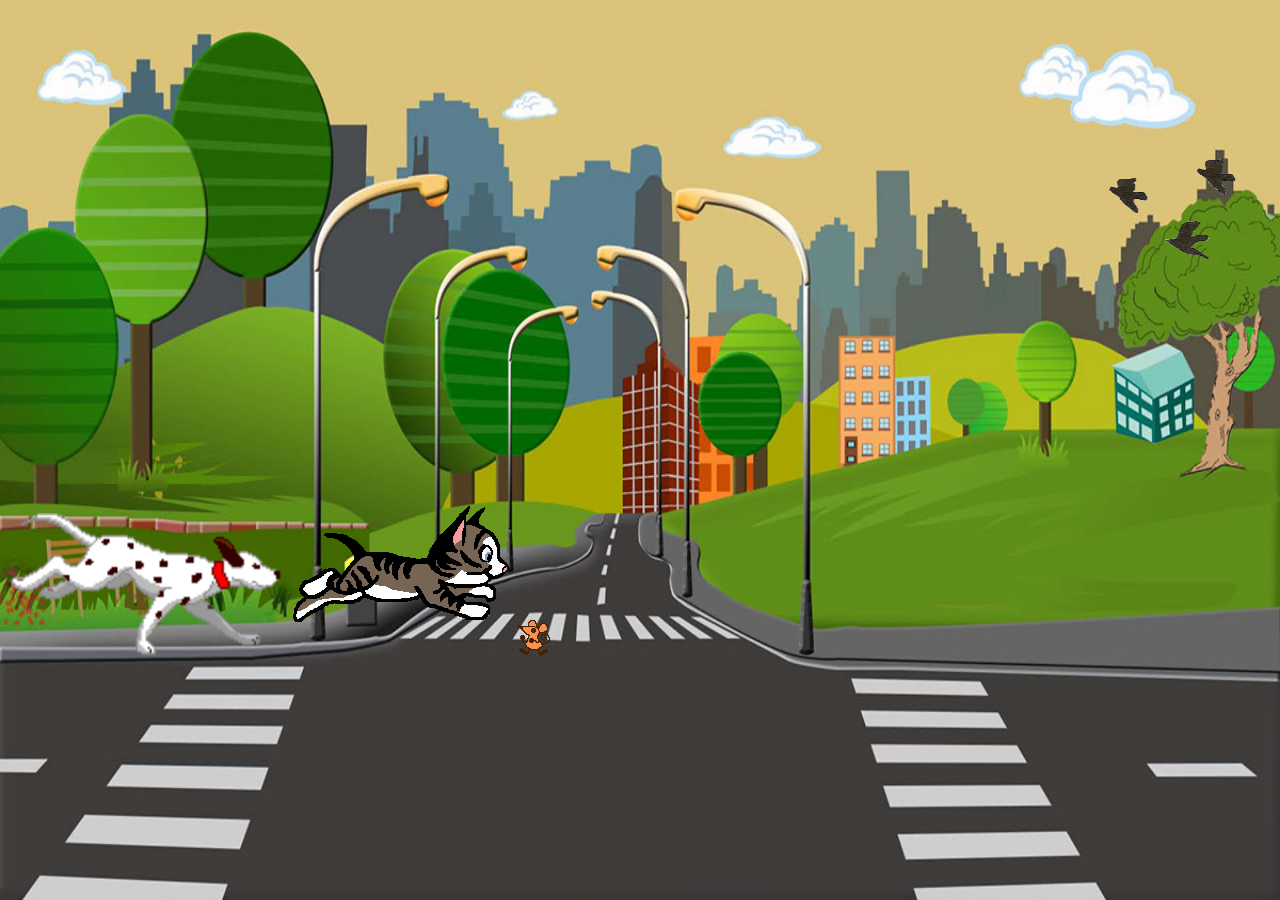
==== Animation/index.html @ daa63a95 "Initial commit" ====
<!DOCTYPE html>
<html lang="en">
<head>
    <meta charset="UTF-8">
    <meta name="viewport" content="width=device-width, initial-scale=1.0">
    <title>Document</title>
    <style>
        body
        {
           background-repeat: no-repeat;
           background-attachment: fixed;
           background-size: 100% 100%;
           background-image: url('assets/images/bg_one.jpg');
        }
   </style>
</head>
<body>
    <div style="height: 30vh;">
    <marquee scrollamount="25">
        <img src="assets/images/birds.gif">
    </marquee>
    </div>
<div>
    <marquee direction="right" scrollamount="30" vspace="">
        <img src="assets/images/1.gif" height="35%" width="35%">
        <img src="assets/images/2.gif" height="20%" width="30%">
        <img src="assets/images/3.gif" height="20%" width="20%">
        <img src="assets/images/4.gif" height="40%" width="40%">
        <img src="assets/images/a.gif" height="23%" width="23%">
        <img src="assets/images/b.gif">
        <img src="assets/images/c.gif">
        </marquee>
</div>


</body>
</html>
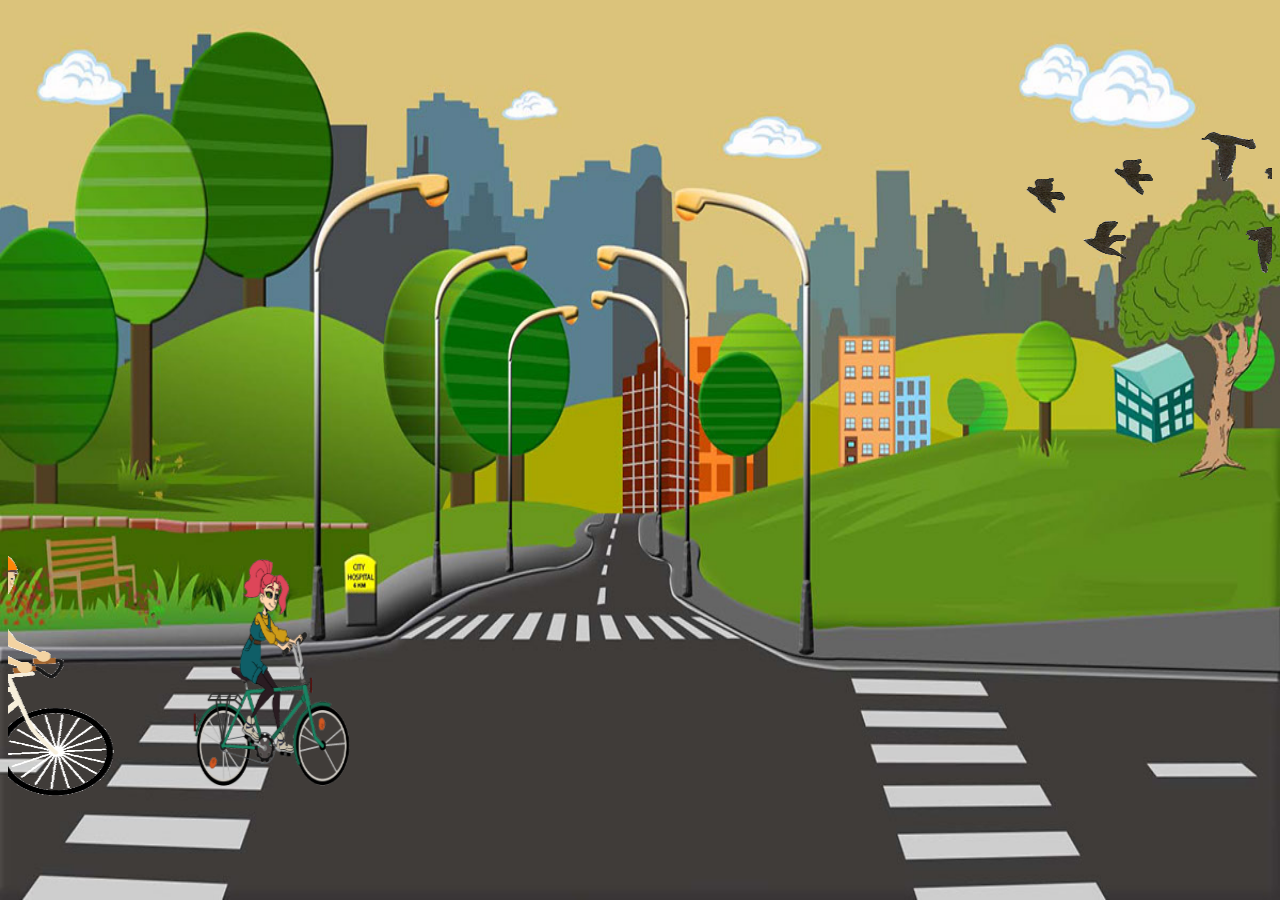
==== commit 15594e94: "third commit" ====
--- a/Animation/index.html
+++ b/Animation/index.html
@@ -3,7 +3,7 @@
 <head>
     <meta charset="UTF-8">
     <meta name="viewport" content="width=device-width, initial-scale=1.0">
-    <title>Document</title>
+    <title>Cycling Animation</title>
     <style>
         body
         {
@@ -15,23 +15,23 @@
    </style>
 </head>
 <body>
-    <div style="height: 30vh;">
-    <marquee scrollamount="25">
+    <div style="height: 60vh;">
+    <marquee scrollamount="35">
         <img src="assets/images/birds.gif">
     </marquee>
     </div>
 <div>
-    <marquee direction="right" scrollamount="30" vspace="">
-        <img src="assets/images/1.gif" height="35%" width="35%">
-        <img src="assets/images/2.gif" height="20%" width="30%">
-        <img src="assets/images/3.gif" height="20%" width="20%">
-        <img src="assets/images/4.gif" height="40%" width="40%">
-        <img src="assets/images/a.gif" height="23%" width="23%">
-        <img src="assets/images/b.gif">
-        <img src="assets/images/c.gif">
+    <marquee direction="right" scrollamount="50" vspace="">
+        <img src="assets/images/1.gif" height="250px" width="300px">
+        <img src="assets/images/2.gif" height="250px" width="300px">
+        <img src="assets/images/3.gif" height="250px" width="300px">
+        <img src="assets/images/4.gif" height="250px" width="300px">
         </marquee>
 </div>
 
 
+
+
+
 </body>
 </html>